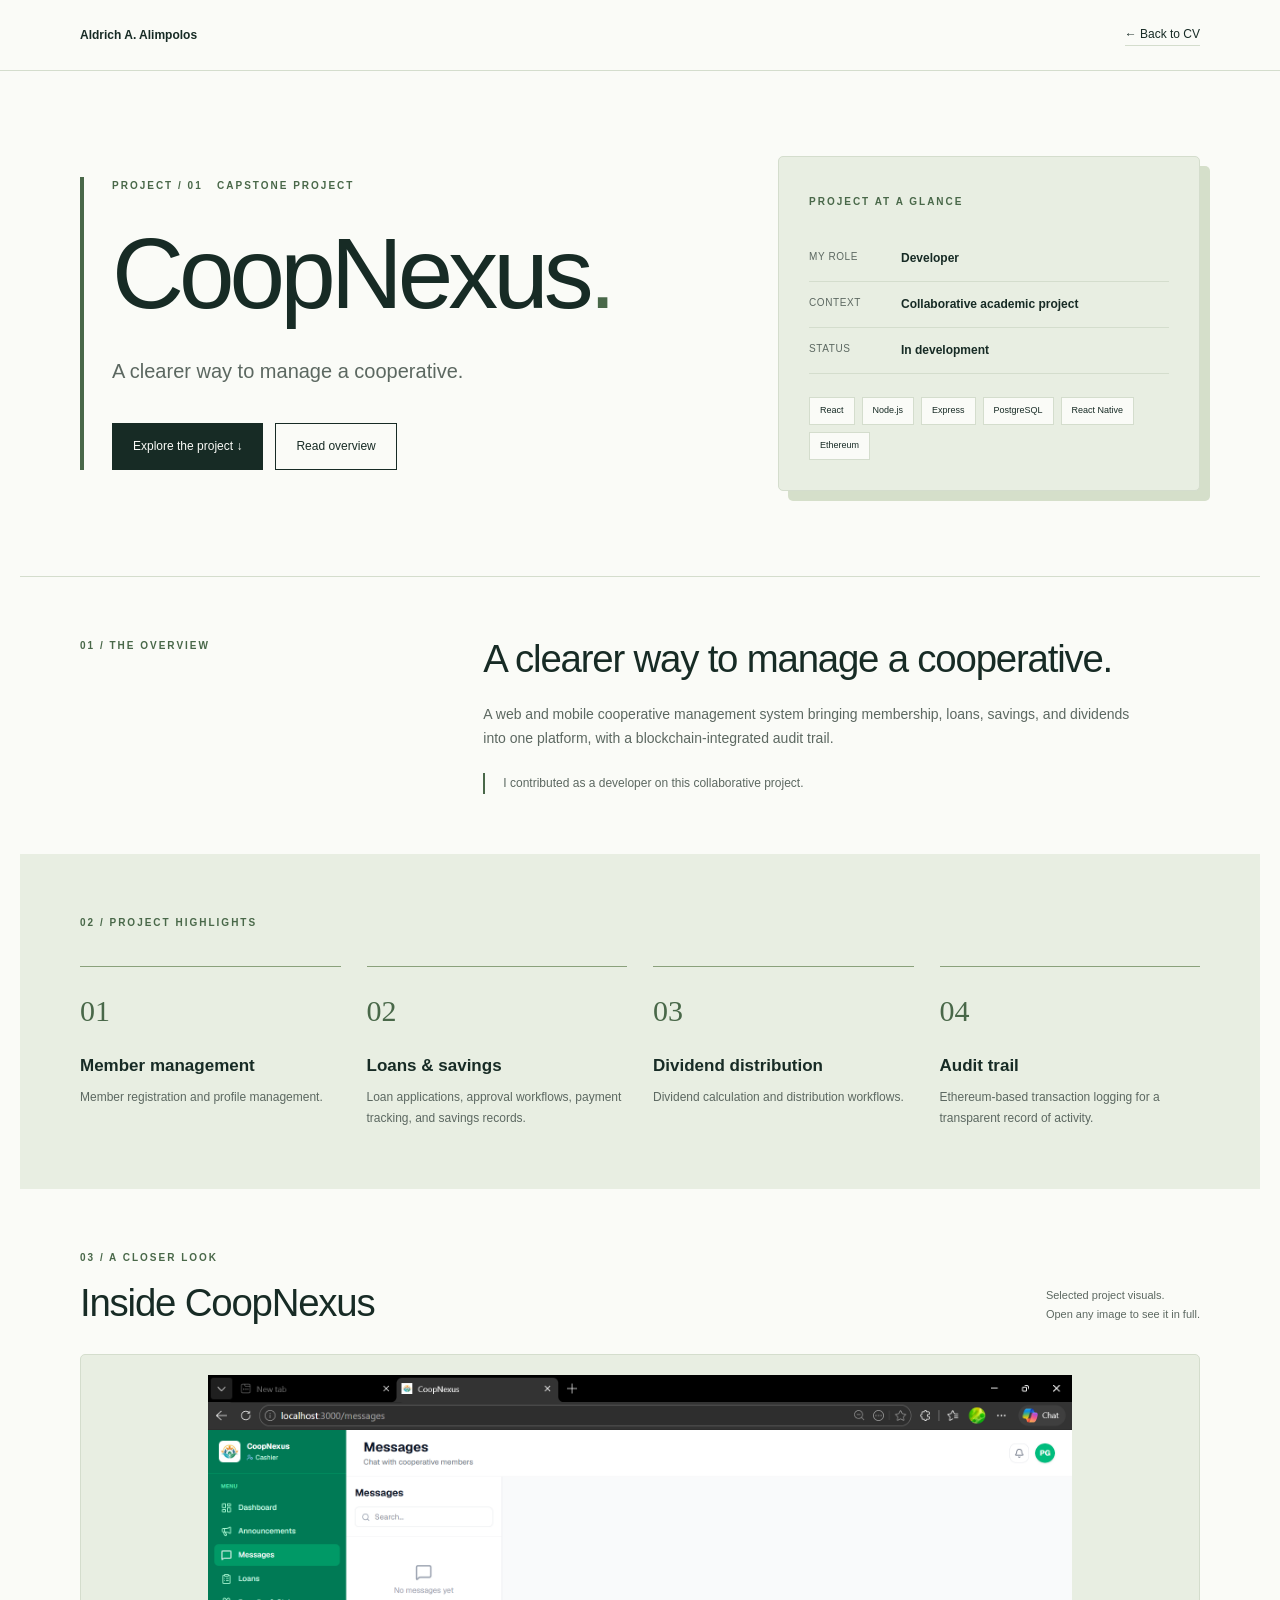
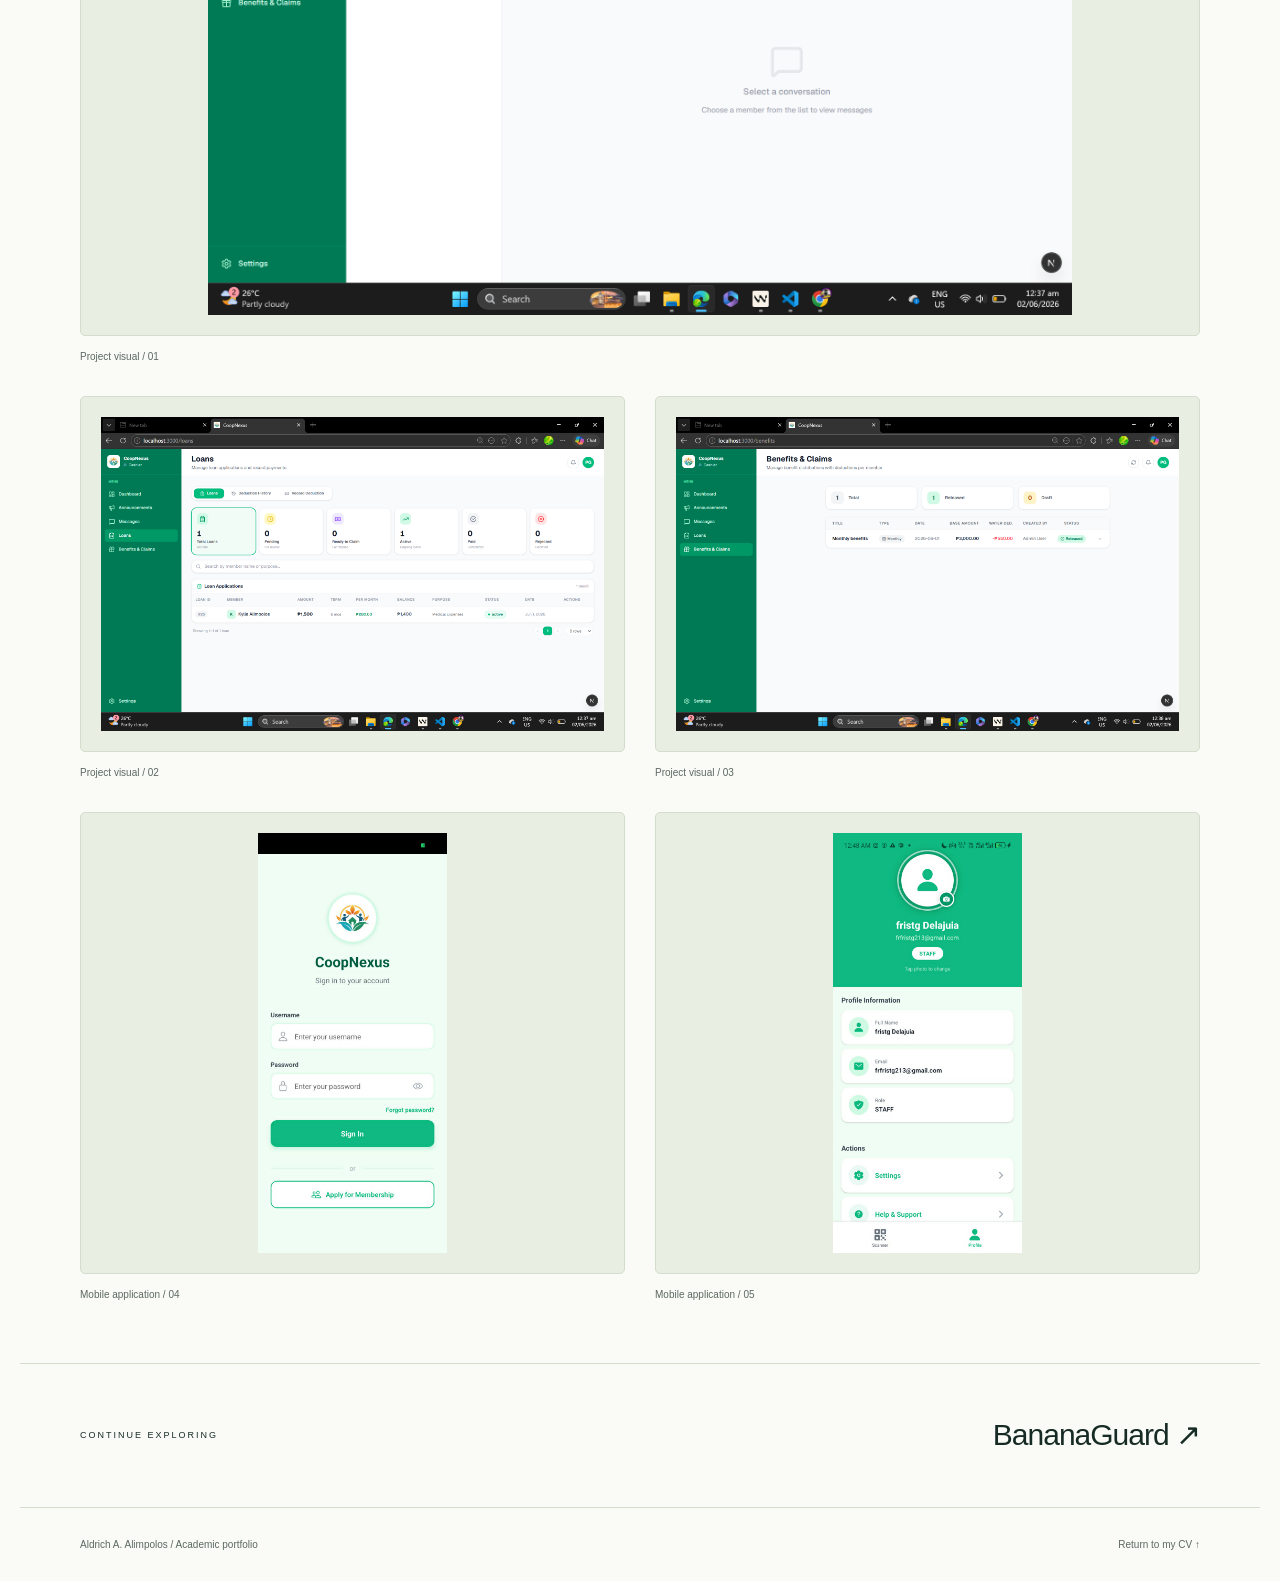
==== capstone.html @ aef514d2 "Add developer project pages and PlayMate live demo" ====
<!DOCTYPE html><html lang="en"><head><meta charset="UTF-8"><meta name="viewport" content="width=device-width,initial-scale=1"><meta name="description" content="CoopNexus academic project / Aldrich A. Alimpolos. Developer."><title>CoopNexus | Aldrich A. Alimpolos</title><link rel="stylesheet" href="project-details.css"></head><body class="developer"><a class="skip" href="#main">Skip to content</a><header class="project-nav"><a class="owner" href="index.html">Aldrich A. Alimpolos</a><a href="index.html#projects">&#8592; Back to CV</a></header><main id="main"><section class="project-hero"><div class="hero-word"><p class="eyebrow">PROJECT / 01 &nbsp; CAPSTONE PROJECT</p><h1>CoopNexus<span>.</span></h1><p class="project-tagline">A clearer way to manage a cooperative.</p><div class="hero-actions"><a class="action primary" href="#screens">Explore the project &#8595;</a><a class="action secondary" href="#overview">Read overview</a></div></div><aside class="project-facts"><span class="facts-heading">PROJECT AT A GLANCE</span><dl><div><dt>My role</dt><dd>Developer</dd></div><div><dt>Context</dt><dd>Collaborative academic project</dd></div><div><dt>Status</dt><dd>In development</dd></div></dl><div class="tech-tags"><span>React</span><span>Node.js</span><span>Express</span><span>PostgreSQL</span><span>React Native</span><span>Ethereum</span></div></aside></section><section class="overview section" id="overview"><div class="section-label">01 / THE OVERVIEW</div><div><h2>A clearer way to manage a cooperative.</h2><p>A web and mobile cooperative management system bringing membership, loans, savings, and dividends into one platform, with a blockchain-integrated audit trail.</p><p class="role-note">I contributed as a developer on this collaborative project.</p></div></section><section class="section feature-section"><div class="section-label">02 / PROJECT HIGHLIGHTS</div><div class="feature-grid"><article><span class="feature-index">01</span><h3>Member management</h3><p>Member registration and profile management.</p></article><article><span class="feature-index">02</span><h3>Loans &amp; savings</h3><p>Loan applications, approval workflows, payment tracking, and savings records.</p></article><article><span class="feature-index">03</span><h3>Dividend distribution</h3><p>Dividend calculation and distribution workflows.</p></article><article><span class="feature-index">04</span><h3>Audit trail</h3><p>Ethereum-based transaction logging for a transparent record of activity.</p></article></div></section><section class="section gallery-section" id="screens"><div class="gallery-heading"><div><p class="section-label">03 / A CLOSER LOOK</p><h2>Inside CoopNexus</h2></div><p>Selected project visuals.<br>Open any image to see it in full.</p></div><div class="gallery"><figure><a href="assets/projects/capstone/web-1.png" target="_blank" rel="noopener noreferrer"><img src="assets/projects/capstone/web-1.png" alt="CoopNexus project visual 1" loading="lazy"></a><figcaption>Project visual / 01</figcaption></figure><figure><a href="assets/projects/capstone/web-2.png" target="_blank" rel="noopener noreferrer"><img src="assets/projects/capstone/web-2.png" alt="CoopNexus project visual 2" loading="lazy"></a><figcaption>Project visual / 02</figcaption></figure><figure><a href="assets/projects/capstone/web-3.png" target="_blank" rel="noopener noreferrer"><img src="assets/projects/capstone/web-3.png" alt="CoopNexus project visual 3" loading="lazy"></a><figcaption>Project visual / 03</figcaption></figure><figure><a href="assets/projects/capstone/mobile-1.jpg" target="_blank" rel="noopener noreferrer"><img src="assets/projects/capstone/mobile-1.jpg" alt="CoopNexus project mobile screen 4" loading="lazy"></a><figcaption>Mobile application / 04</figcaption></figure><figure><a href="assets/projects/capstone/mobile-2.jpg" target="_blank" rel="noopener noreferrer"><img src="assets/projects/capstone/mobile-2.jpg" alt="CoopNexus project mobile screen 5" loading="lazy"></a><figcaption>Mobile application / 05</figcaption></figure></div></section><section class="next-project"><span>CONTINUE EXPLORING</span><a href="data-mining.html">BananaGuard &#8599;</a></section></main><footer><span>Aldrich A. Alimpolos / Academic portfolio</span><a href="index.html">Return to my CV &#8593;</a></footer></body></html>
---- project-details.css ----
*{box-sizing:border-box}html{scroll-behavior:smooth;scroll-padding-top:30px}body{margin:0;font:15px/1.75 'Segoe UI',Arial,sans-serif;background:var(--paper);color:var(--ink)}.developer{--paper:#fafbf7;--ink:#172b25;--muted:#5c6861;--surface:#e8eee2;--line:#d4ddcd;--accent:#496849}.editorial{--paper:#fcfaf8;--ink:#39213f;--muted:#716476;--surface:#e8dff0;--line:#ded1e3;--accent:#8c5f95}a{color:inherit;text-decoration:none}a:focus-visible{outline:3px solid var(--accent);outline-offset:5px}h1,h2,h3,p{margin:0}h1,h2,h3{line-height:1.12}p{color:var(--muted)}.project-nav{display:flex;justify-content:space-between;align-items:center;gap:25px;padding:24px max(30px,calc((100% - 1120px)/2));border-bottom:1px solid var(--line);font-size:12px}.owner{font-weight:700}.project-nav>a:last-child{border-bottom:1px solid var(--line)}main{max-width:1240px;margin:auto}.project-hero{padding:85px 60px;display:grid;grid-template-columns:1.5fr 1fr;gap:65px;align-items:center}.eyebrow,.section-label,.facts-heading{font-size:10px;letter-spacing:2px;font-weight:600;color:var(--accent)}h1{font-size:clamp(56px,7.8vw,100px);font-weight:500;letter-spacing:-5px;margin:24px 0}h1>span{color:var(--accent)}.project-tagline{font-size:20px;max-width:450px}.hero-actions{display:flex;flex-wrap:wrap;gap:12px;margin-top:34px}.action{display:inline-flex;padding:12px 20px;border:1px solid var(--ink);font-size:12px;align-items:center;justify-content:center;transition:transform .2s}.action:hover{transform:translateY(-3px)}.primary{background:var(--ink);color:var(--paper)}.secondary{background:transparent}.project-facts{background:var(--surface);padding:30px;border:1px solid var(--line)}dl{margin:23px 0}dl>div{display:grid;grid-template-columns:80px 1fr;gap:12px;padding:12px 0;border-bottom:1px solid var(--line)}dt{font-size:10px;text-transform:uppercase;letter-spacing:.6px;color:var(--muted)}dd{margin:0;font-size:12px;font-weight:600}.tech-tags{display:flex;flex-wrap:wrap;gap:7px}.tech-tags span{font-size:9px;border:1px solid var(--line);padding:5px 10px;background:var(--paper)}.section{padding:60px}.overview{display:grid;grid-template-columns:1fr 2fr;gap:45px;border-top:1px solid var(--line)}h2{font-size:clamp(28px,3vw,40px);letter-spacing:-1.2px;font-weight:500}.overview p{font-size:14px;margin-top:22px;max-width:660px}.overview .role-note{font-size:12px;border-left:2px solid var(--accent);padding-left:18px}.feature-section{background:var(--surface)}.feature-grid{display:grid;grid-template-columns:repeat(4,1fr);gap:26px;margin-top:35px}.feature-index{font-family:Georgia,serif;font-size:30px;color:var(--accent)}.feature-grid h3{font-size:17px;margin:18px 0 12px;font-weight:600}.feature-grid p{font-size:12px}.gallery-heading{display:flex;justify-content:space-between;align-items:end;gap:25px;margin-bottom:30px}.gallery-heading h2{margin-top:15px}.gallery-heading>p{font-size:11px}.gallery{display:grid;grid-template-columns:1fr 1fr;gap:30px}figure{margin:0;min-width:0}figure a{display:flex;justify-content:center;align-items:center;background:var(--surface);border:1px solid var(--line);padding:20px;min-height:220px;overflow:hidden}figure img{display:block;max-width:100%;max-height:420px;object-fit:contain;transition:transform .3s}figure a:hover img{transform:scale(1.025)}figcaption{font-size:10px;margin-top:12px;color:var(--muted)}.demo-section{text-align:center;background:var(--surface);padding:60px 25px}.demo-section h2{margin:18px 0 25px}.next-project{padding:45px 60px;display:flex;justify-content:space-between;align-items:center;border-block:1px solid var(--line);gap:25px}.next-project>span{font-size:9px;letter-spacing:2px}.next-project>a{font-size:30px;letter-spacing:-1px}footer{display:flex;justify-content:space-between;gap:20px;max-width:1240px;margin:auto;padding:28px 60px;font-size:10px;color:var(--muted)}.skip{position:fixed;top:-100px;left:20px;background:var(--ink);color:var(--paper);padding:10px;z-index:50}.skip:focus{top:10px}.live-demo-link{margin-left:10px}
.developer .project-hero{position:relative}.developer .hero-word{border-left:4px solid var(--accent);padding-left:28px}.developer .project-facts{box-shadow:10px 10px 0 #d5dfca}.developer .feature-grid article{border-top:1px solid #8aa17b;padding-top:18px}.developer .gallery figure:first-child{grid-column:1 / -1}.developer .gallery figure:first-child img{max-height:540px}.developer .project-facts,.developer figure a{border-radius:5px}
.editorial .project-nav{border:0;padding-top:30px}.editorial main{max-width:1120px}.editorial .project-hero{background:var(--surface);border-radius:40px 40px 0 0;margin:20px 30px 0;padding:65px 50px;grid-template-columns:1fr;gap:35px}.editorial h1{font-family:Georgia,serif;font-style:italic;font-size:clamp(56px,8vw,95px);letter-spacing:-4px}.editorial .hero-word{text-align:center}.editorial .project-tagline{margin:auto}.editorial .hero-actions{justify-content:center}.editorial .action{border-radius:30px}.editorial .project-facts{display:grid;grid-template-columns:1fr 1fr;gap:15px 35px;background:var(--paper);border:0;border-radius:22px;padding:25px 30px}.editorial .facts-heading{grid-column:1 / -1}.editorial dl{margin:0}.editorial .tech-tags{align-content:center}.editorial .tech-tags span{border-radius:20px}.editorial .overview{border:0;grid-template-columns:1fr 1.6fr;padding-top:65px}.editorial h2{font-family:Georgia,serif;font-size:38px;letter-spacing:-1px}.editorial .feature-section{background:transparent;padding-top:10px}.editorial .feature-grid{grid-template-columns:1fr 1fr;gap:16px}.editorial .feature-grid article{background:#f0e6eb;border-radius:18px;padding:26px}.editorial .feature-grid article:nth-child(2),.editorial .feature-grid article:nth-child(3){background:var(--surface)}.editorial .feature-index{font-size:23px}.editorial .feature-grid h3{font-size:20px}.editorial .gallery-section{background:#f2edf4;border-radius:35px;margin:0 30px;padding:35px}.editorial .gallery{gap:25px}.editorial figure a{background:var(--paper);border-radius:15px;min-height:260px}.editorial .gallery-heading{align-items:start}.editorial .gallery-heading h2{font-size:32px}.editorial .next-project{border:0;border-radius:22px;background:var(--ink);color:var(--paper);margin:40px 30px}.editorial .demo-section{margin:35px 30px 0;border-radius:25px;background:#f0dfe5}.editorial footer{max-width:1120px}
@media(max-width:800px){.project-hero{padding:55px 30px;gap:35px;grid-template-columns:1fr}.section{padding:40px 30px}.overview{grid-template-columns:1fr;gap:25px}.feature-grid{grid-template-columns:1fr 1fr}.next-project{padding:35px 30px}.editorial .project-hero{padding:45px 30px}.editorial .project-facts{grid-template-columns:1fr}.editorial .facts-heading{grid-column:auto}.editorial .overview{grid-template-columns:1fr}.gallery-heading{flex-direction:column;align-items:start}.project-facts{max-width:100%}footer{padding-inline:30px}.developer .hero-word{padding-left:20px}}
@media(max-width:500px){.project-nav{padding:20px;gap:15px;font-size:10px}.owner{max-width:180px}.project-hero{padding:40px 22px}.section{padding:35px 22px}h1{font-size:54px;letter-spacing:-3px}.project-tagline{font-size:17px}.feature-grid{grid-template-columns:1fr;gap:22px}.gallery{grid-template-columns:1fr}.developer .gallery figure:first-child{grid-column:auto}.gallery-heading>p br{display:none}.next-project{padding:28px 22px;flex-direction:column;align-items:start}.next-project>a{font-size:27px}footer{padding:25px 22px;flex-direction:column;gap:10px}.editorial .project-hero{margin:12px 12px 0;border-radius:24px 24px 0 0;padding:35px 20px}.editorial .project-facts{padding:22px}.editorial .feature-grid{grid-template-columns:1fr}.editorial .gallery-section{margin-inline:12px;padding:25px 18px;border-radius:22px}.editorial .next-project,.editorial .demo-section{margin-inline:12px}.editorial h1{font-size:54px}.editorial h2{font-size:31px}.tech-tags{gap:6px}.action{padding:11px 15px;font-size:11px}}
@media(prefers-reduced-motion:reduce){html{scroll-behavior:auto}*{transition:none!important}}
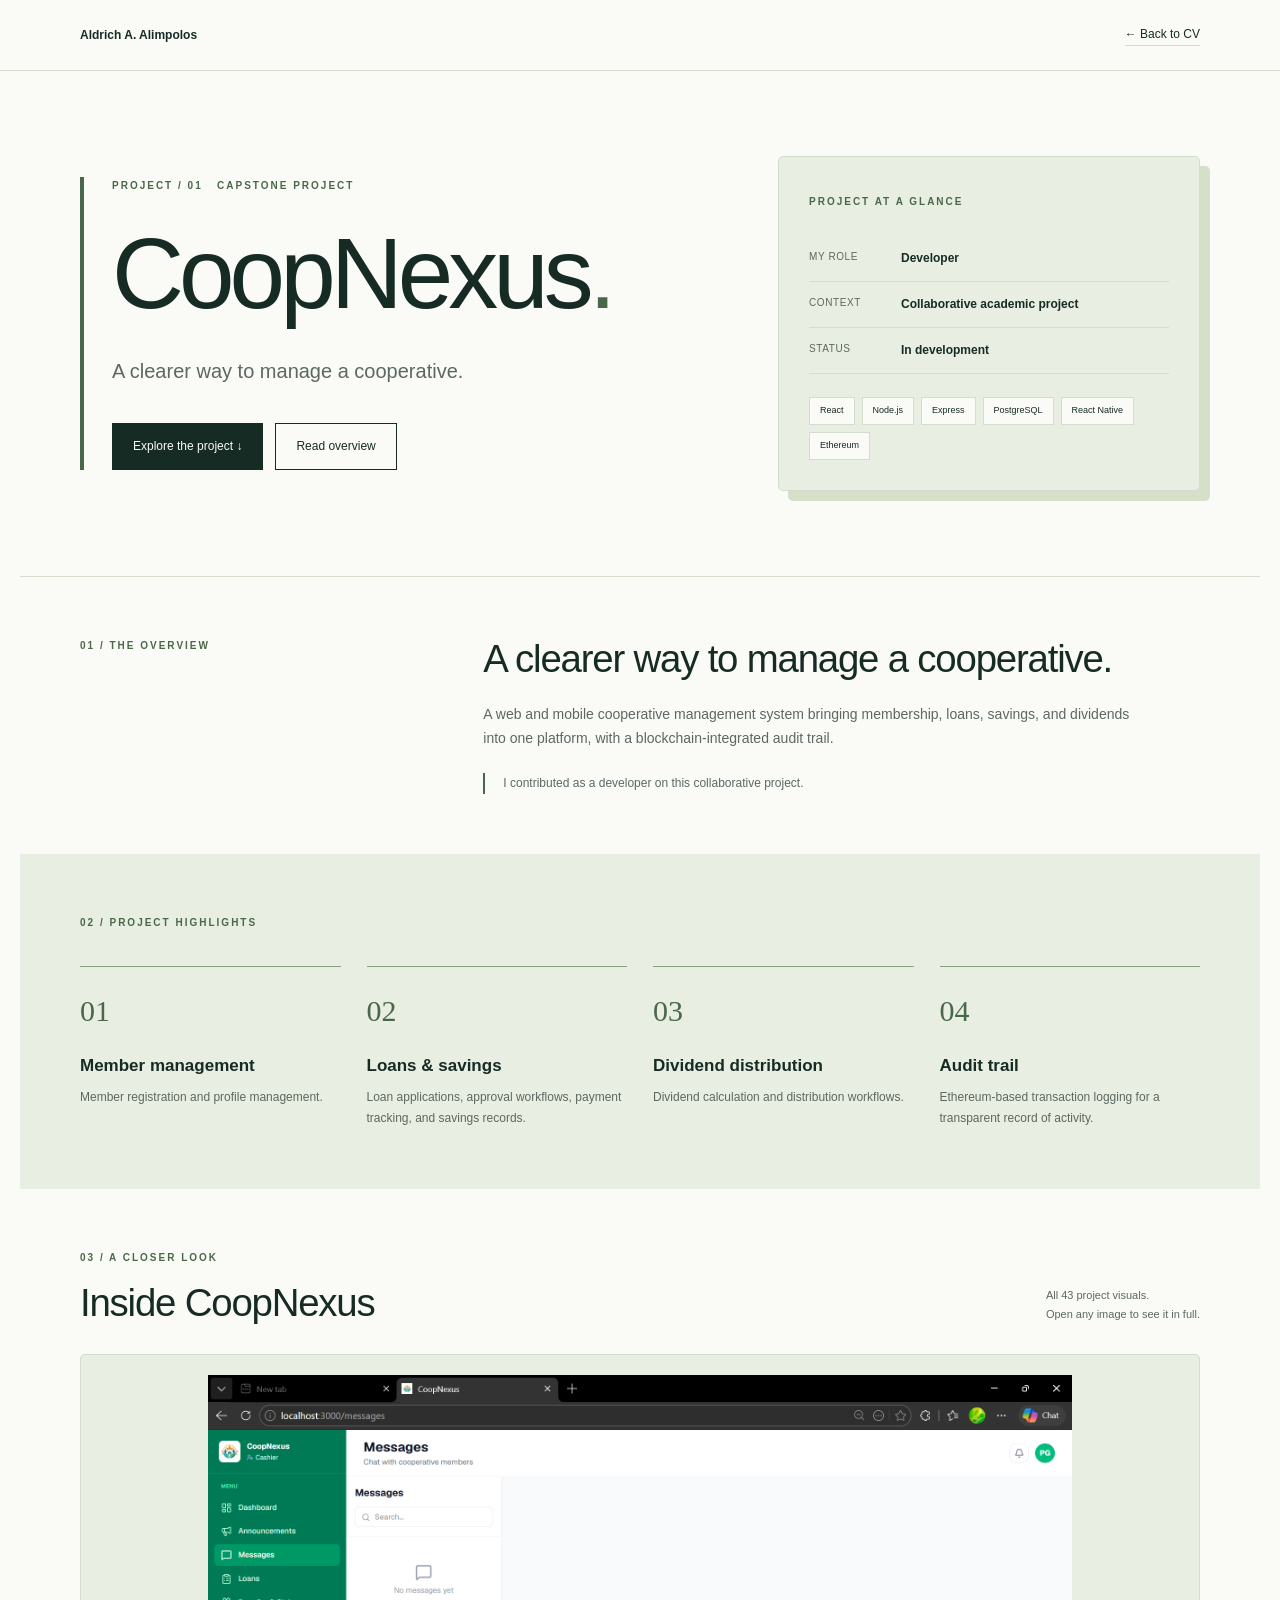
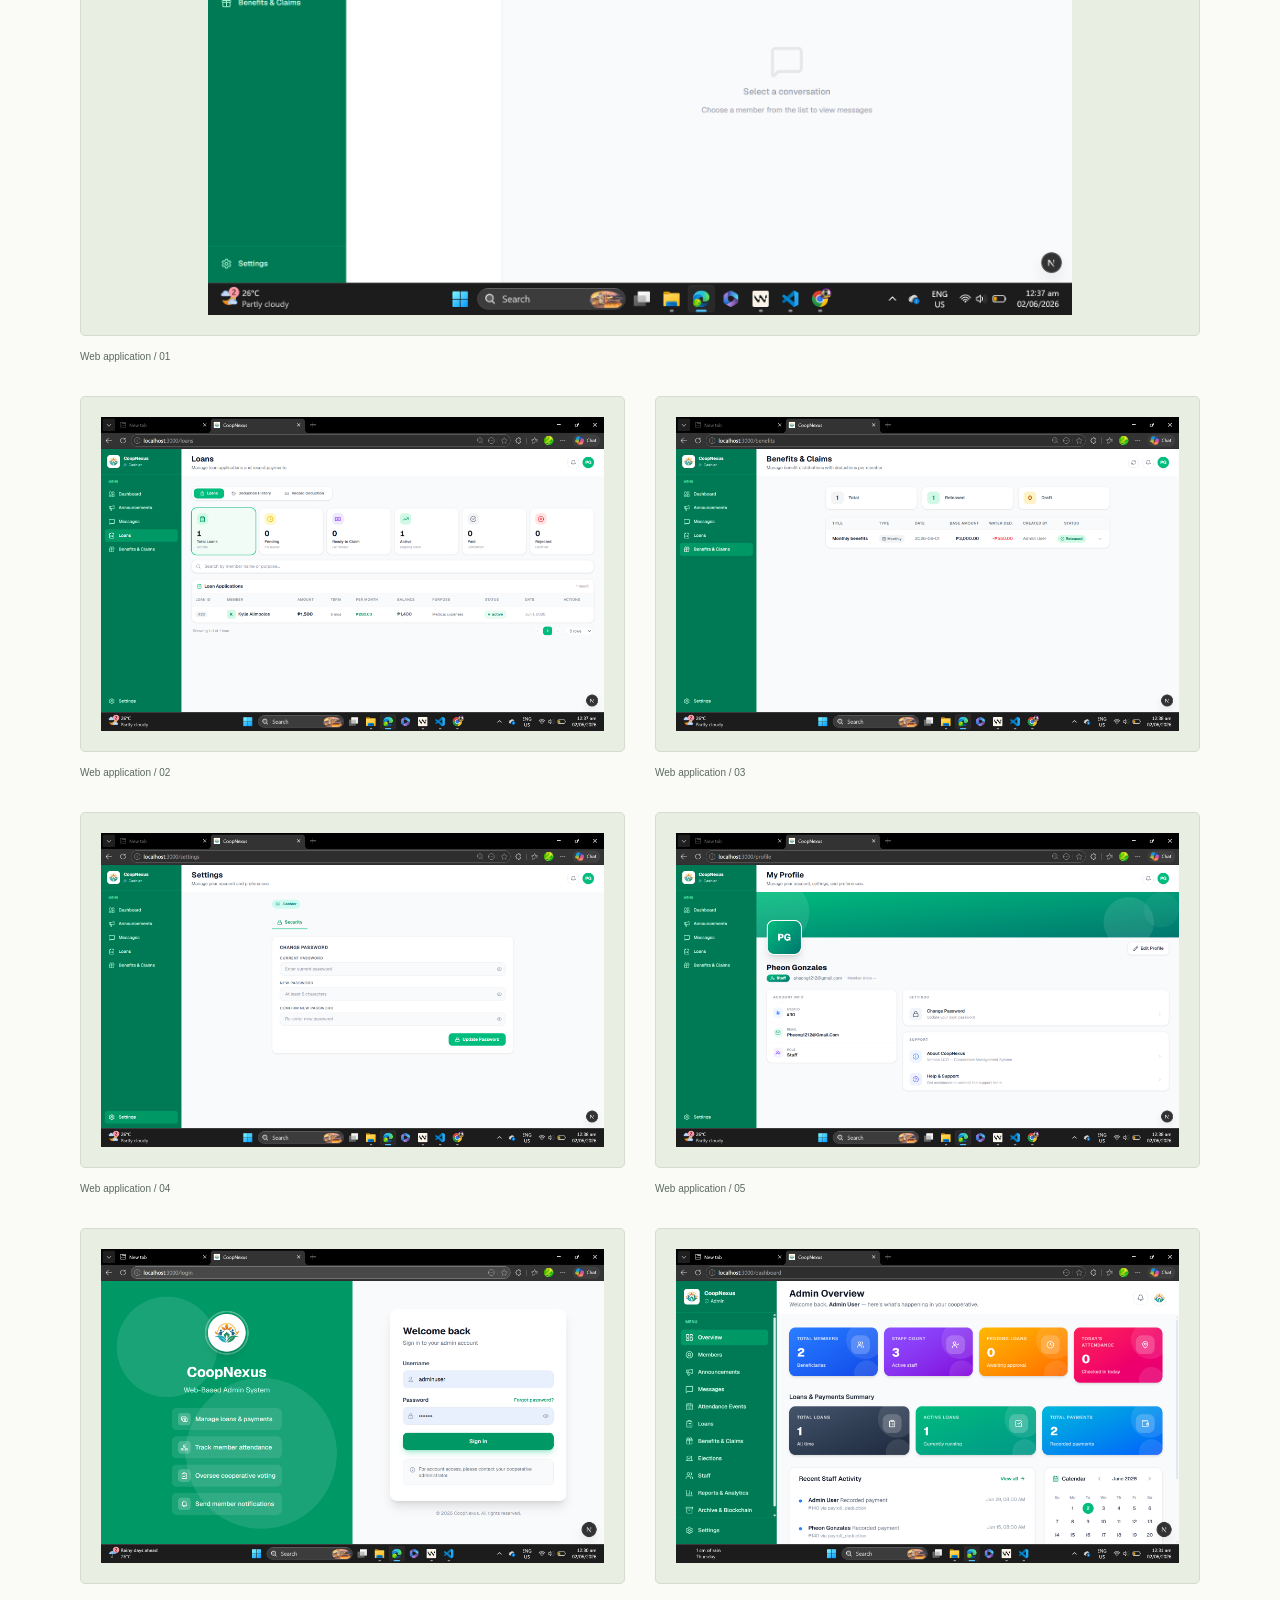
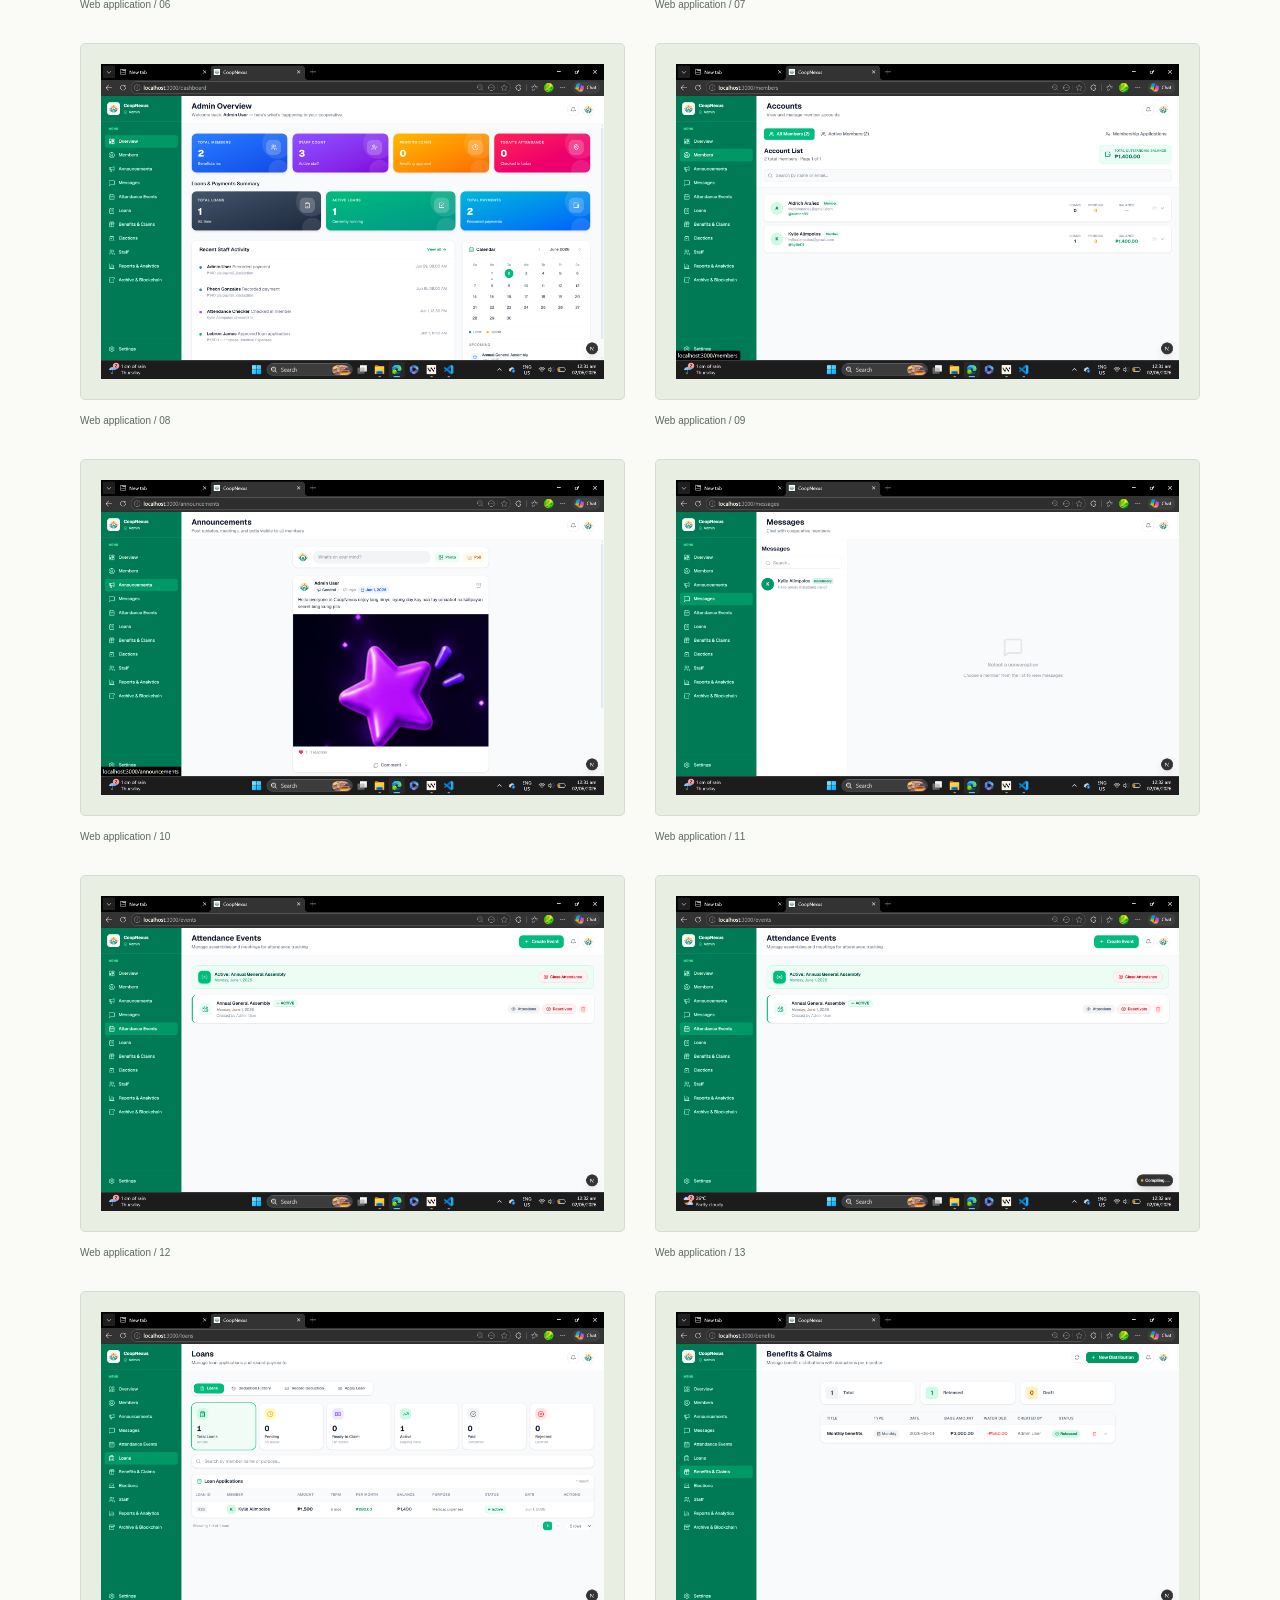
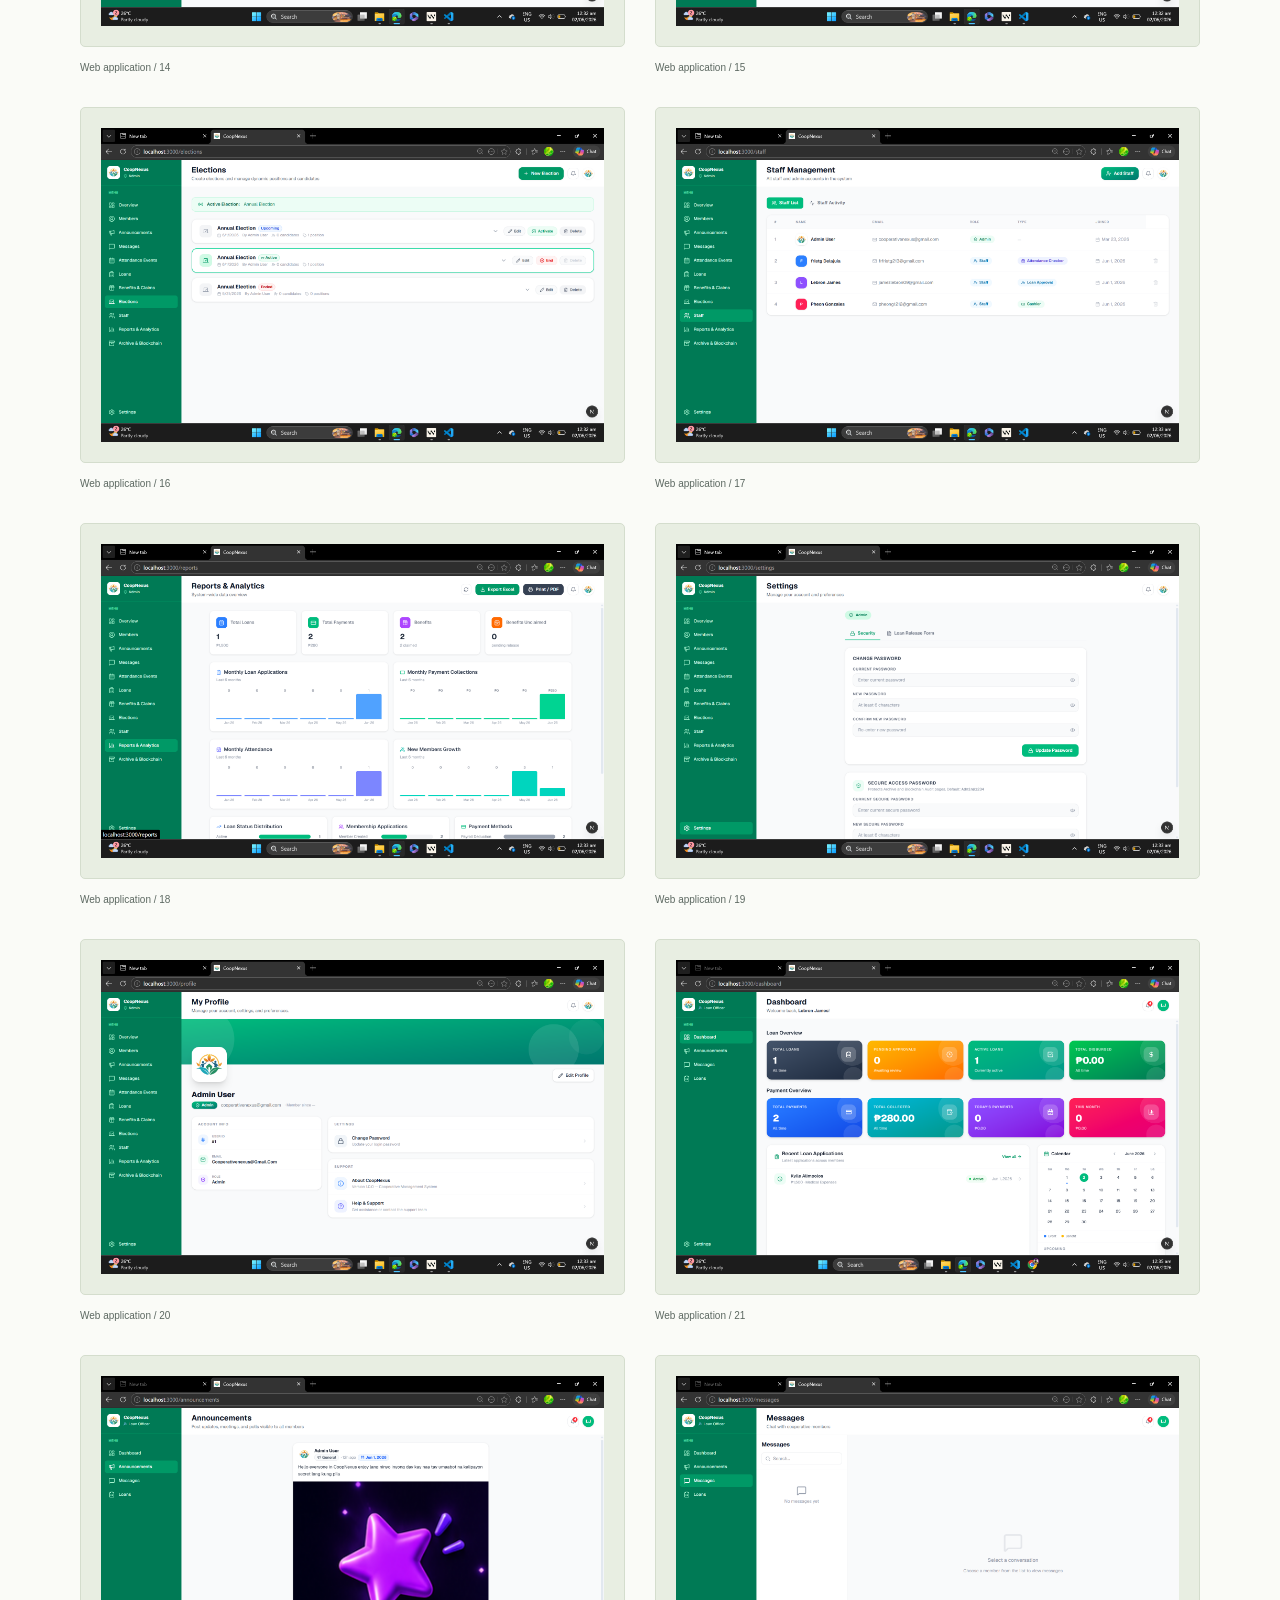
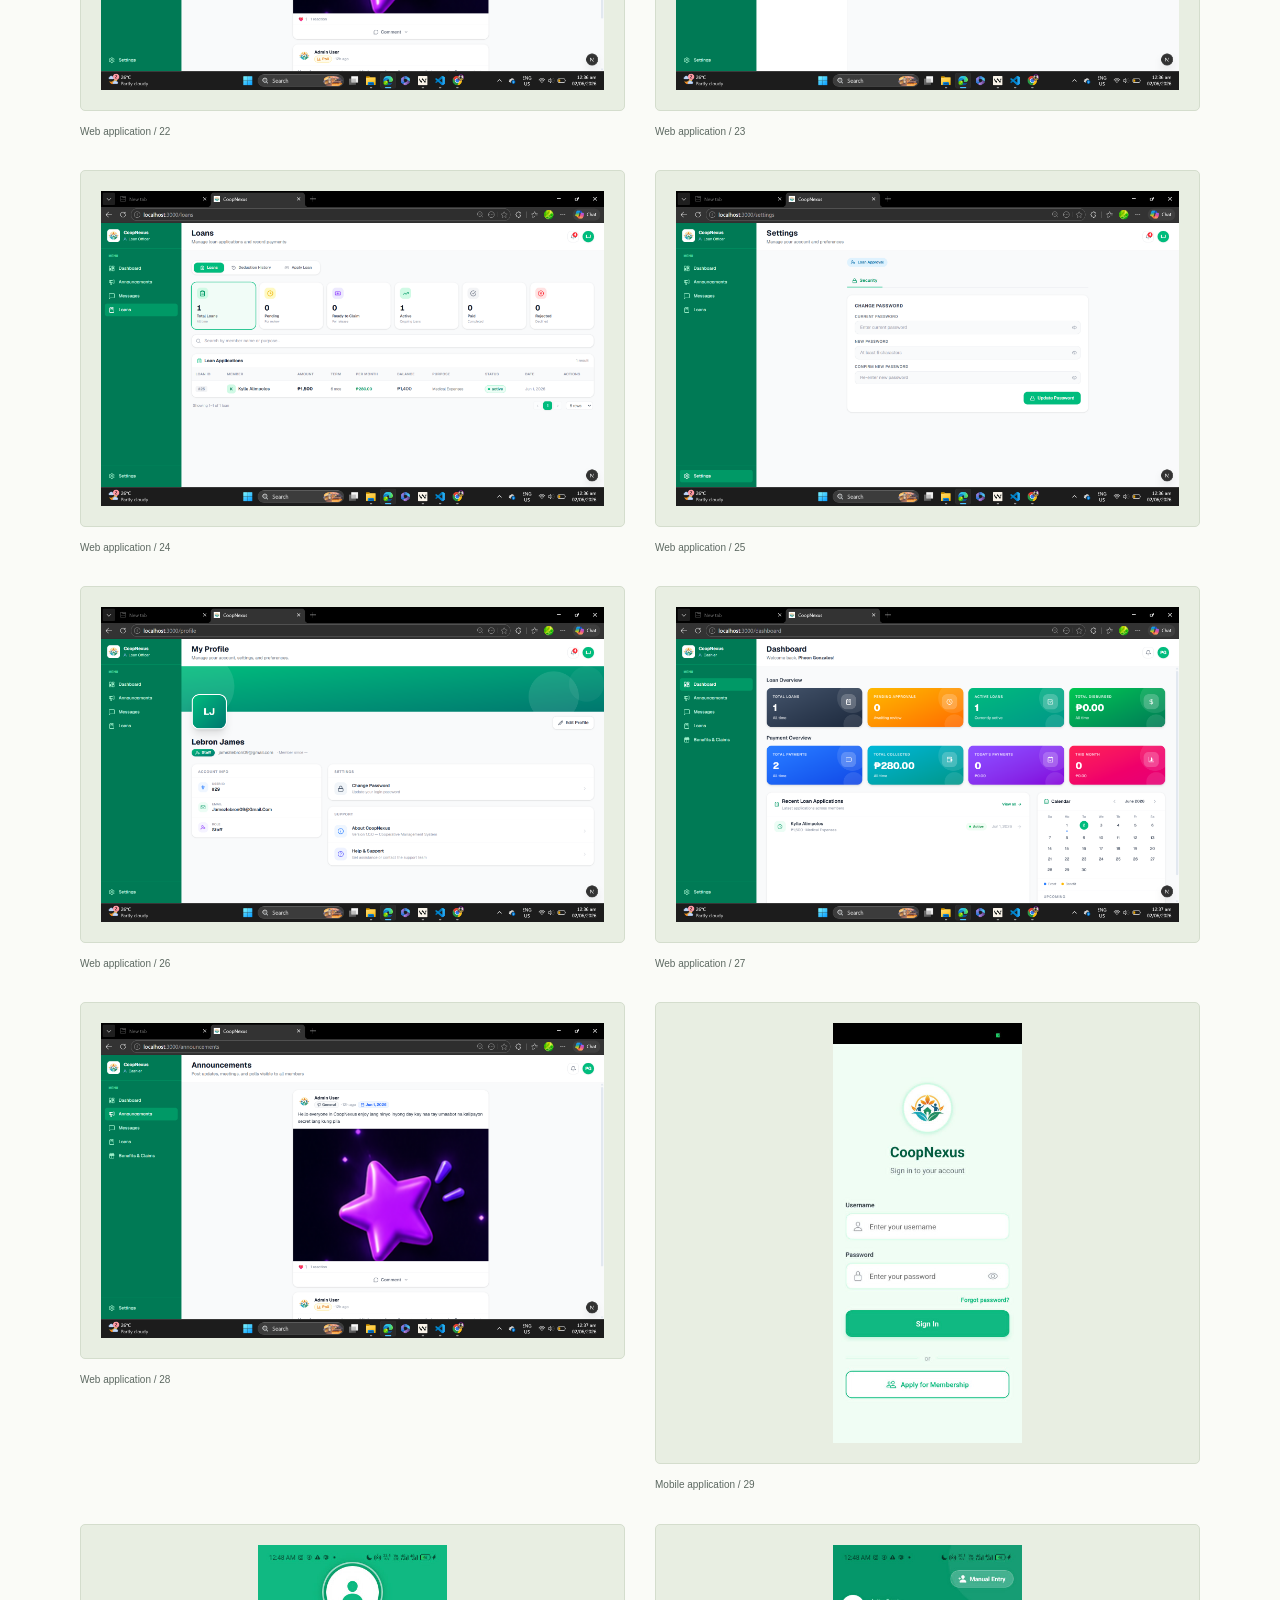
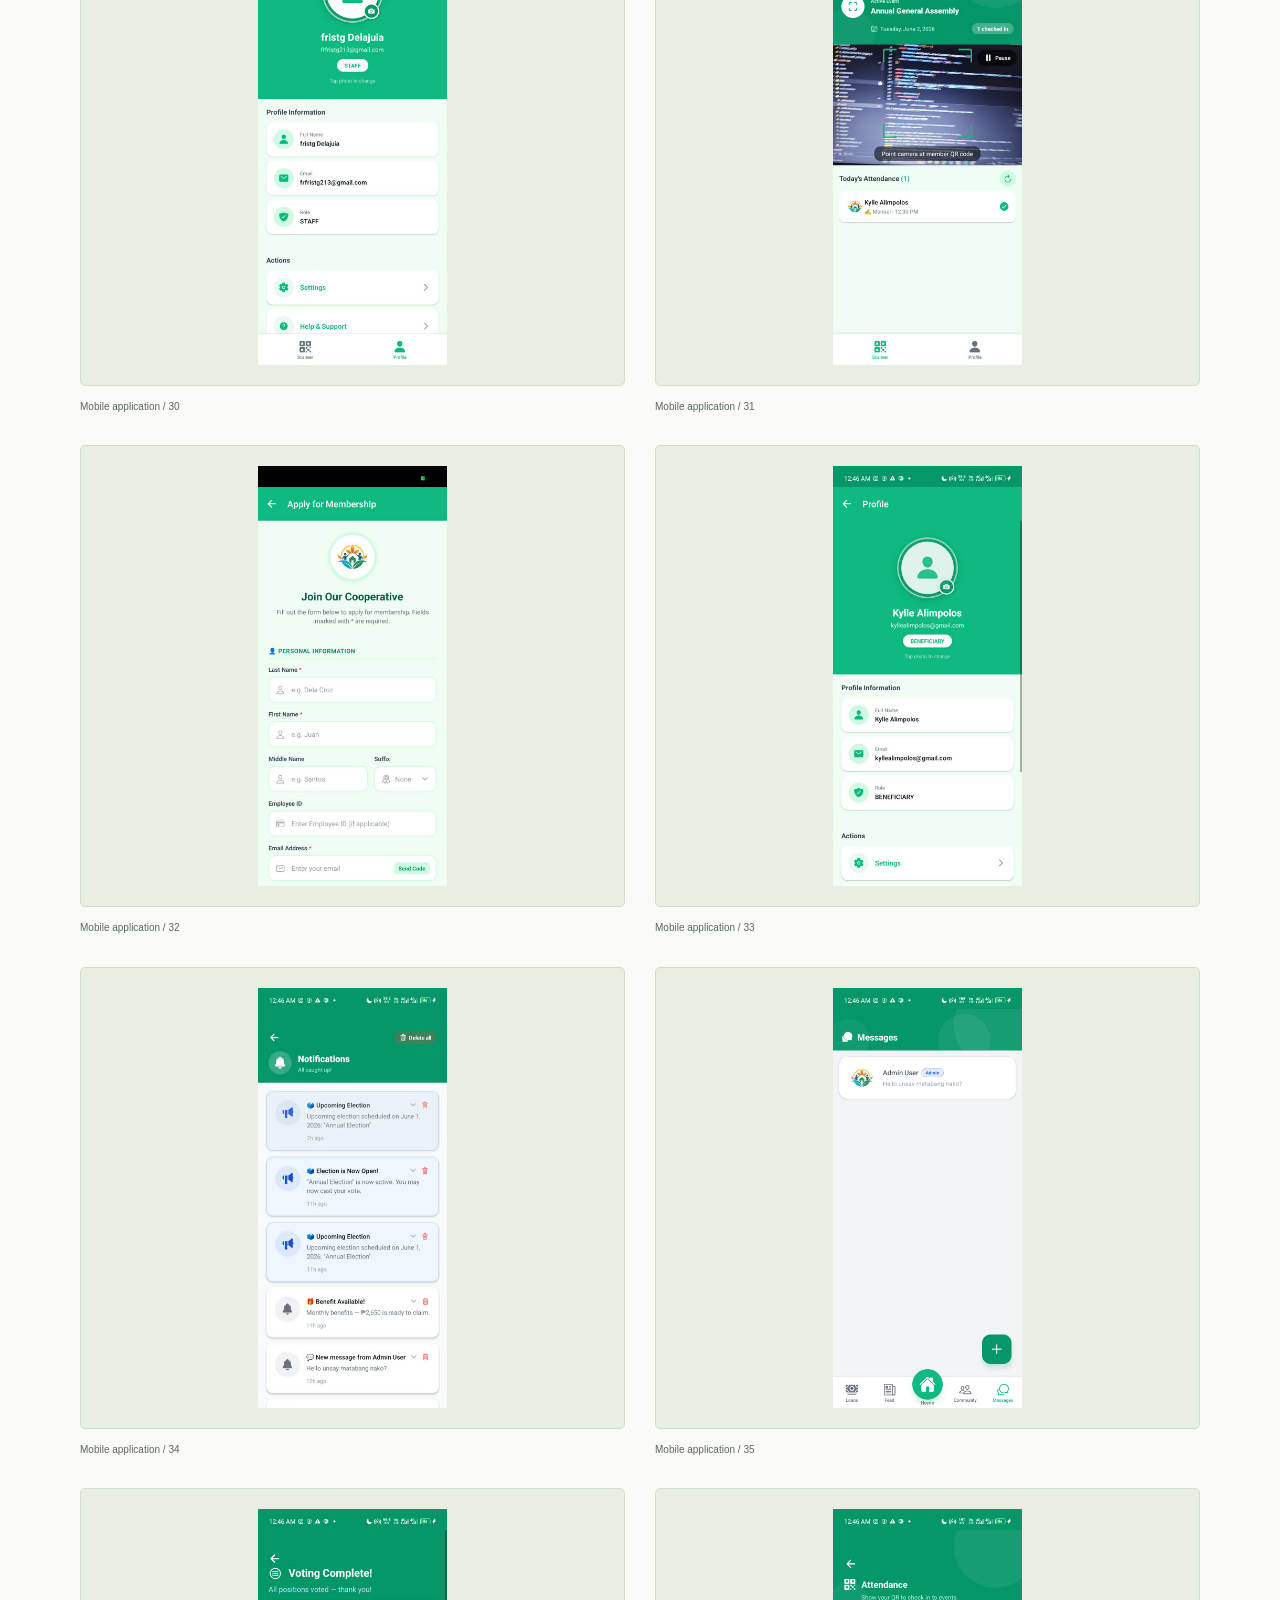
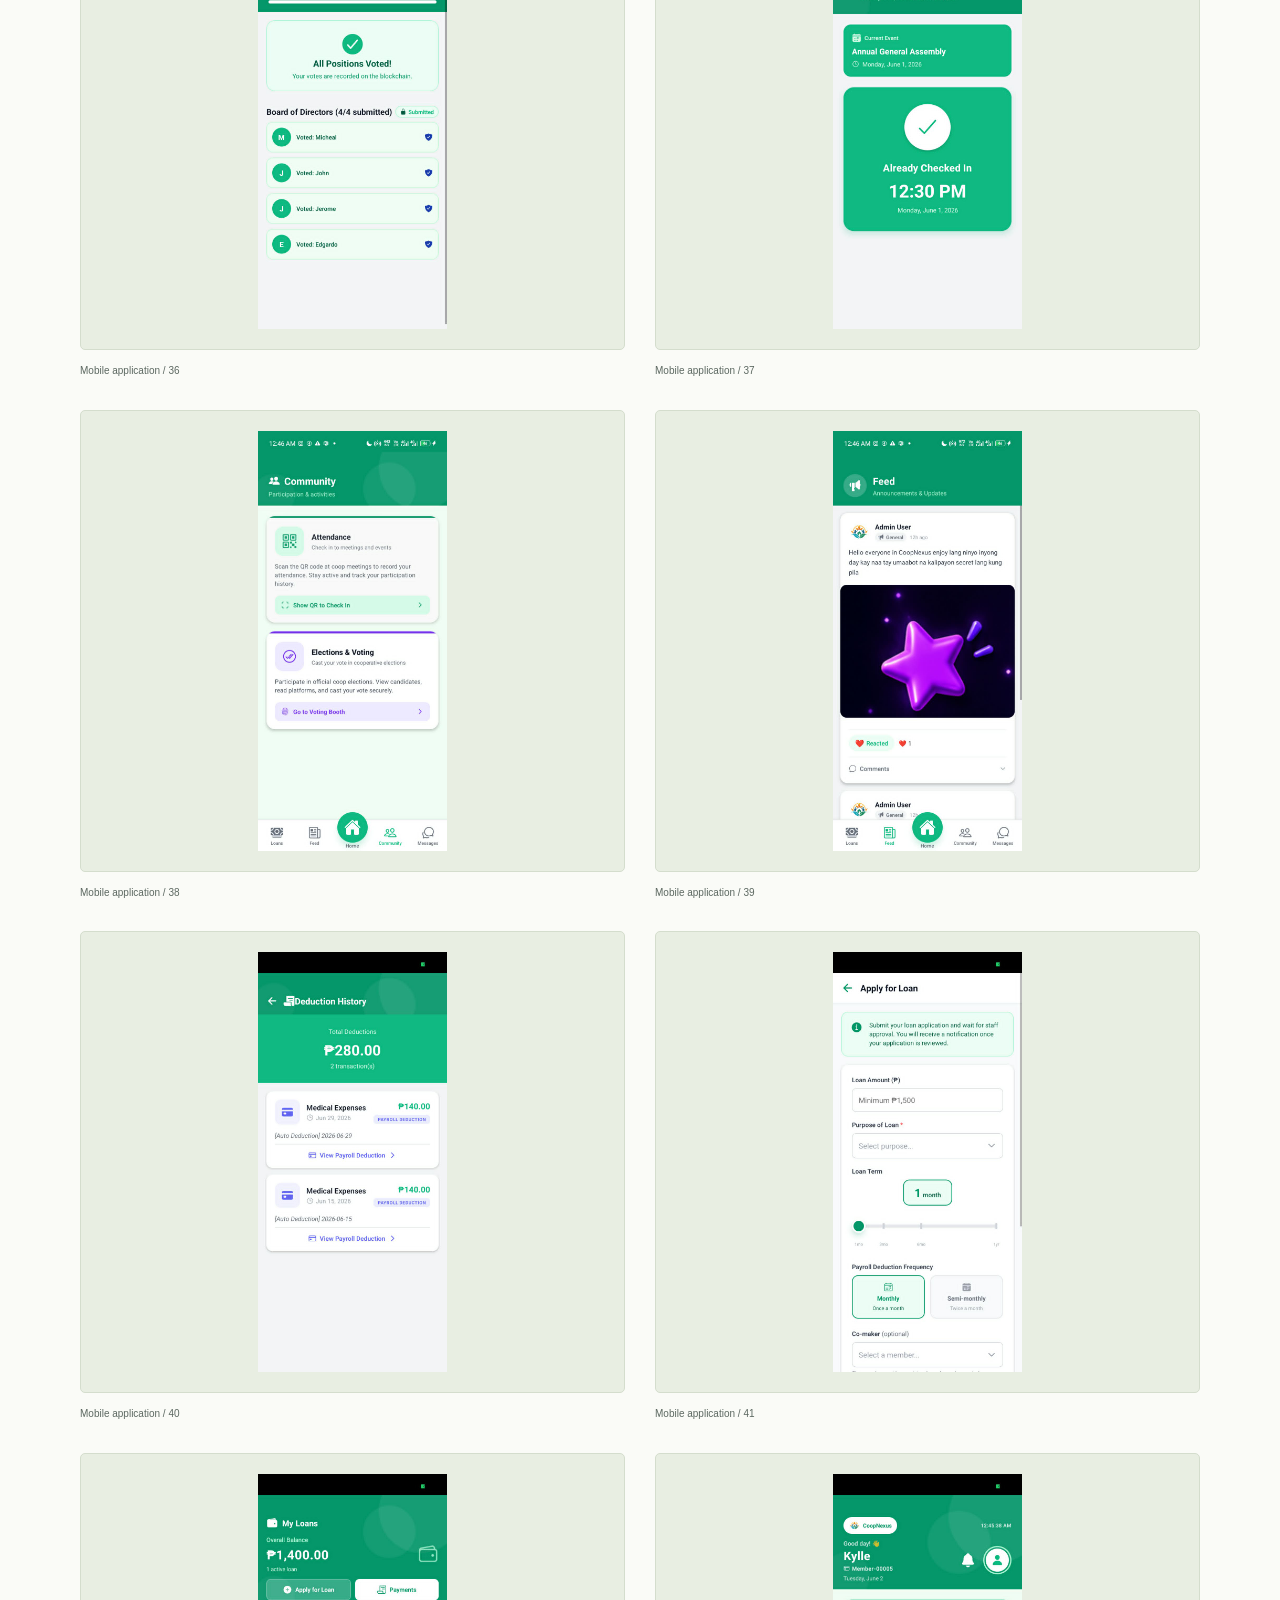
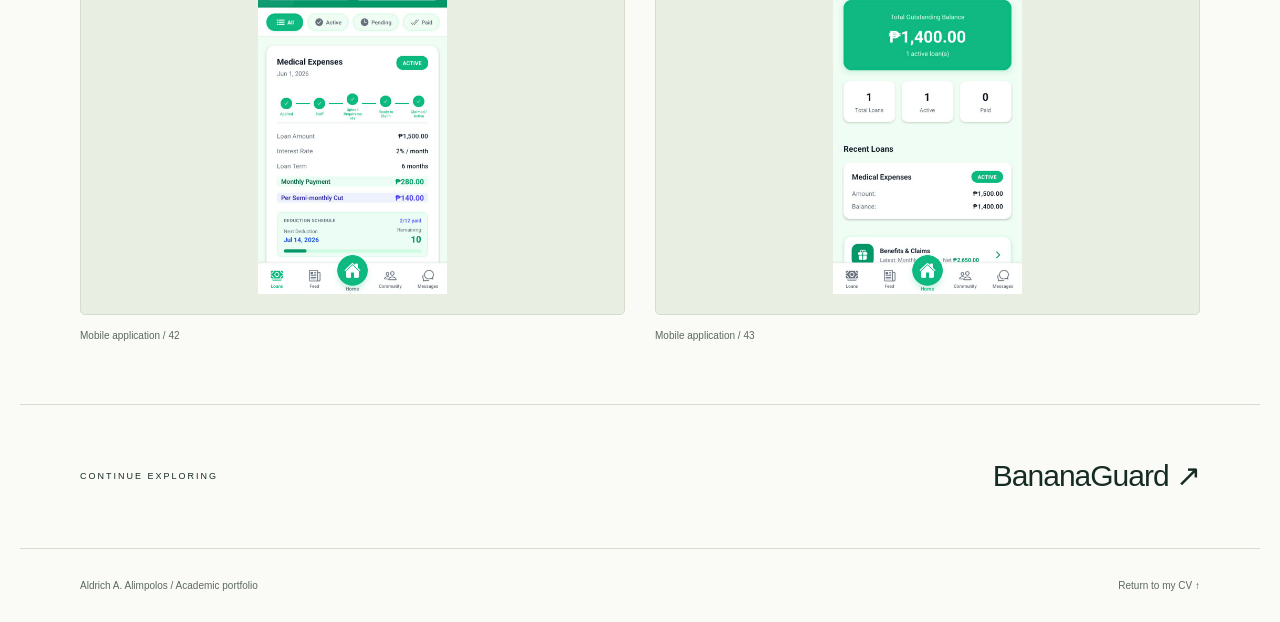
==== commit c1d6a8e1: "Include every original project gallery screenshot" ====
--- a/capstone.html
+++ b/capstone.html
@@ -1 +1 @@
-<!DOCTYPE html><html lang="en"><head><meta charset="UTF-8"><meta name="viewport" content="width=device-width,initial-scale=1"><meta name="description" content="CoopNexus academic project / Aldrich A. Alimpolos. Developer."><title>CoopNexus | Aldrich A. Alimpolos</title><link rel="stylesheet" href="project-details.css"></head><body class="developer"><a class="skip" href="#main">Skip to content</a><header class="project-nav"><a class="owner" href="index.html">Aldrich A. Alimpolos</a><a href="index.html#projects">&#8592; Back to CV</a></header><main id="main"><section class="project-hero"><div class="hero-word"><p class="eyebrow">PROJECT / 01 &nbsp; CAPSTONE PROJECT</p><h1>CoopNexus<span>.</span></h1><p class="project-tagline">A clearer way to manage a cooperative.</p><div class="hero-actions"><a class="action primary" href="#screens">Explore the project &#8595;</a><a class="action secondary" href="#overview">Read overview</a></div></div><aside class="project-facts"><span class="facts-heading">PROJECT AT A GLANCE</span><dl><div><dt>My role</dt><dd>Developer</dd></div><div><dt>Context</dt><dd>Collaborative academic project</dd></div><div><dt>Status</dt><dd>In development</dd></div></dl><div class="tech-tags"><span>React</span><span>Node.js</span><span>Express</span><span>PostgreSQL</span><span>React Native</span><span>Ethereum</span></div></aside></section><section class="overview section" id="overview"><div class="section-label">01 / THE OVERVIEW</div><div><h2>A clearer way to manage a cooperative.</h2><p>A web and mobile cooperative management system bringing membership, loans, savings, and dividends into one platform, with a blockchain-integrated audit trail.</p><p class="role-note">I contributed as a developer on this collaborative project.</p></div></section><section class="section feature-section"><div class="section-label">02 / PROJECT HIGHLIGHTS</div><div class="feature-grid"><article><span class="feature-index">01</span><h3>Member management</h3><p>Member registration and profile management.</p></article><article><span class="feature-index">02</span><h3>Loans &amp; savings</h3><p>Loan applications, approval workflows, payment tracking, and savings records.</p></article><article><span class="feature-index">03</span><h3>Dividend distribution</h3><p>Dividend calculation and distribution workflows.</p></article><article><span class="feature-index">04</span><h3>Audit trail</h3><p>Ethereum-based transaction logging for a transparent record of activity.</p></article></div></section><section class="section gallery-section" id="screens"><div class="gallery-heading"><div><p class="section-label">03 / A CLOSER LOOK</p><h2>Inside CoopNexus</h2></div><p>Selected project visuals.<br>Open any image to see it in full.</p></div><div class="gallery"><figure><a href="assets/projects/capstone/web-1.png" target="_blank" rel="noopener noreferrer"><img src="assets/projects/capstone/web-1.png" alt="CoopNexus project visual 1" loading="lazy"></a><figcaption>Project visual / 01</figcaption></figure><figure><a href="assets/projects/capstone/web-2.png" target="_blank" rel="noopener noreferrer"><img src="assets/projects/capstone/web-2.png" alt="CoopNexus project visual 2" loading="lazy"></a><figcaption>Project visual / 02</figcaption></figure><figure><a href="assets/projects/capstone/web-3.png" target="_blank" rel="noopener noreferrer"><img src="assets/projects/capstone/web-3.png" alt="CoopNexus project visual 3" loading="lazy"></a><figcaption>Project visual / 03</figcaption></figure><figure><a href="assets/projects/capstone/mobile-1.jpg" target="_blank" rel="noopener noreferrer"><img src="assets/projects/capstone/mobile-1.jpg" alt="CoopNexus project mobile screen 4" loading="lazy"></a><figcaption>Mobile application / 04</figcaption></figure><figure><a href="assets/projects/capstone/mobile-2.jpg" target="_blank" rel="noopener noreferrer"><img src="assets/projects/capstone/mobile-2.jpg" alt="CoopNexus project mobile screen 5" loading="lazy"></a><figcaption>Mobile application / 05</figcaption></figure></div></section><section class="next-project"><span>CONTINUE EXPLORING</span><a href="data-mining.html">BananaGuard &#8599;</a></section></main><footer><span>Aldrich A. Alimpolos / Academic portfolio</span><a href="index.html">Return to my CV &#8593;</a></footer></body></html>+<!DOCTYPE html><html lang="en"><head><meta charset="UTF-8"><meta name="viewport" content="width=device-width,initial-scale=1"><meta name="description" content="CoopNexus academic project / Aldrich A. Alimpolos. Developer."><title>CoopNexus | Aldrich A. Alimpolos</title><link rel="stylesheet" href="project-details.css"></head><body class="developer"><a class="skip" href="#main">Skip to content</a><header class="project-nav"><a class="owner" href="index.html">Aldrich A. Alimpolos</a><a href="index.html#projects">&#8592; Back to CV</a></header><main id="main"><section class="project-hero"><div class="hero-word"><p class="eyebrow">PROJECT / 01 &nbsp; CAPSTONE PROJECT</p><h1>CoopNexus<span>.</span></h1><p class="project-tagline">A clearer way to manage a cooperative.</p><div class="hero-actions"><a class="action primary" href="#screens">Explore the project &#8595;</a><a class="action secondary" href="#overview">Read overview</a></div></div><aside class="project-facts"><span class="facts-heading">PROJECT AT A GLANCE</span><dl><div><dt>My role</dt><dd>Developer</dd></div><div><dt>Context</dt><dd>Collaborative academic project</dd></div><div><dt>Status</dt><dd>In development</dd></div></dl><div class="tech-tags"><span>React</span><span>Node.js</span><span>Express</span><span>PostgreSQL</span><span>React Native</span><span>Ethereum</span></div></aside></section><section class="overview section" id="overview"><div class="section-label">01 / THE OVERVIEW</div><div><h2>A clearer way to manage a cooperative.</h2><p>A web and mobile cooperative management system bringing membership, loans, savings, and dividends into one platform, with a blockchain-integrated audit trail.</p><p class="role-note">I contributed as a developer on this collaborative project.</p></div></section><section class="section feature-section"><div class="section-label">02 / PROJECT HIGHLIGHTS</div><div class="feature-grid"><article><span class="feature-index">01</span><h3>Member management</h3><p>Member registration and profile management.</p></article><article><span class="feature-index">02</span><h3>Loans &amp; savings</h3><p>Loan applications, approval workflows, payment tracking, and savings records.</p></article><article><span class="feature-index">03</span><h3>Dividend distribution</h3><p>Dividend calculation and distribution workflows.</p></article><article><span class="feature-index">04</span><h3>Audit trail</h3><p>Ethereum-based transaction logging for a transparent record of activity.</p></article></div></section><section class="section gallery-section" id="screens"><div class="gallery-heading"><div><p class="section-label">03 / A CLOSER LOOK</p><h2>Inside CoopNexus</h2></div><p>All 43 project visuals.<br>Open any image to see it in full.</p></div><div class="gallery"><figure><a href="assets/projects/capstone/web-1.png" target="_blank" rel="noopener noreferrer"><img src="assets/projects/capstone/web-1.png" alt="Web application / 01" loading="lazy"></a><figcaption>Web application / 01</figcaption></figure><figure><a href="assets/projects/capstone/web-2.png" target="_blank" rel="noopener noreferrer"><img src="assets/projects/capstone/web-2.png" alt="Web application / 02" loading="lazy"></a><figcaption>Web application / 02</figcaption></figure><figure><a href="assets/projects/capstone/web-3.png" target="_blank" rel="noopener noreferrer"><img src="assets/projects/capstone/web-3.png" alt="Web application / 03" loading="lazy"></a><figcaption>Web application / 03</figcaption></figure><figure><a href="assets/projects/capstone/web-4.png" target="_blank" rel="noopener noreferrer"><img src="assets/projects/capstone/web-4.png" alt="Web application / 04" loading="lazy"></a><figcaption>Web application / 04</figcaption></figure><figure><a href="assets/projects/capstone/web-5.png" target="_blank" rel="noopener noreferrer"><img src="assets/projects/capstone/web-5.png" alt="Web application / 05" loading="lazy"></a><figcaption>Web application / 05</figcaption></figure><figure><a href="assets/projects/capstone/web-6.png" target="_blank" rel="noopener noreferrer"><img src="assets/projects/capstone/web-6.png" alt="Web application / 06" loading="lazy"></a><figcaption>Web application / 06</figcaption></figure><figure><a href="assets/projects/capstone/web-7.png" target="_blank" rel="noopener noreferrer"><img src="assets/projects/capstone/web-7.png" alt="Web application / 07" loading="lazy"></a><figcaption>Web application / 07</figcaption></figure><figure><a href="assets/projects/capstone/web-8.png" target="_blank" rel="noopener noreferrer"><img src="assets/projects/capstone/web-8.png" alt="Web application / 08" loading="lazy"></a><figcaption>Web application / 08</figcaption></figure><figure><a href="assets/projects/capstone/web-9.png" target="_blank" rel="noopener noreferrer"><img src="assets/projects/capstone/web-9.png" alt="Web application / 09" loading="lazy"></a><figcaption>Web application / 09</figcaption></figure><figure><a href="assets/projects/capstone/web-10.png" target="_blank" rel="noopener noreferrer"><img src="assets/projects/capstone/web-10.png" alt="Web application / 10" loading="lazy"></a><figcaption>Web application / 10</figcaption></figure><figure><a href="assets/projects/capstone/web-11.png" target="_blank" rel="noopener noreferrer"><img src="assets/projects/capstone/web-11.png" alt="Web application / 11" loading="lazy"></a><figcaption>Web application / 11</figcaption></figure><figure><a href="assets/projects/capstone/web-12.png" target="_blank" rel="noopener noreferrer"><img src="assets/projects/capstone/web-12.png" alt="Web application / 12" loading="lazy"></a><figcaption>Web application / 12</figcaption></figure><figure><a href="assets/projects/capstone/web-13.png" target="_blank" rel="noopener noreferrer"><img src="assets/projects/capstone/web-13.png" alt="Web application / 13" loading="lazy"></a><figcaption>Web application / 13</figcaption></figure><figure><a href="assets/projects/capstone/web-14.png" target="_blank" rel="noopener noreferrer"><img src="assets/projects/capstone/web-14.png" alt="Web application / 14" loading="lazy"></a><figcaption>Web application / 14</figcaption></figure><figure><a href="assets/projects/capstone/web-15.png" target="_blank" rel="noopener noreferrer"><img src="assets/projects/capstone/web-15.png" alt="Web application / 15" loading="lazy"></a><figcaption>Web application / 15</figcaption></figure><figure><a href="assets/projects/capstone/web-16.png" target="_blank" rel="noopener noreferrer"><img src="assets/projects/capstone/web-16.png" alt="Web application / 16" loading="lazy"></a><figcaption>Web application / 16</figcaption></figure><figure><a href="assets/projects/capstone/web-17.png" target="_blank" rel="noopener noreferrer"><img src="assets/projects/capstone/web-17.png" alt="Web application / 17" loading="lazy"></a><figcaption>Web application / 17</figcaption></figure><figure><a href="assets/projects/capstone/web-18.png" target="_blank" rel="noopener noreferrer"><img src="assets/projects/capstone/web-18.png" alt="Web application / 18" loading="lazy"></a><figcaption>Web application / 18</figcaption></figure><figure><a href="assets/projects/capstone/web-19.png" target="_blank" rel="noopener noreferrer"><img src="assets/projects/capstone/web-19.png" alt="Web application / 19" loading="lazy"></a><figcaption>Web application / 19</figcaption></figure><figure><a href="assets/projects/capstone/web-20.png" target="_blank" rel="noopener noreferrer"><img src="assets/projects/capstone/web-20.png" alt="Web application / 20" loading="lazy"></a><figcaption>Web application / 20</figcaption></figure><figure><a href="assets/projects/capstone/web-21.png" target="_blank" rel="noopener noreferrer"><img src="assets/projects/capstone/web-21.png" alt="Web application / 21" loading="lazy"></a><figcaption>Web application / 21</figcaption></figure><figure><a href="assets/projects/capstone/web-22.png" target="_blank" rel="noopener noreferrer"><img src="assets/projects/capstone/web-22.png" alt="Web application / 22" loading="lazy"></a><figcaption>Web application / 22</figcaption></figure><figure><a href="assets/projects/capstone/web-23.png" target="_blank" rel="noopener noreferrer"><img src="assets/projects/capstone/web-23.png" alt="Web application / 23" loading="lazy"></a><figcaption>Web application / 23</figcaption></figure><figure><a href="assets/projects/capstone/web-24.png" target="_blank" rel="noopener noreferrer"><img src="assets/projects/capstone/web-24.png" alt="Web application / 24" loading="lazy"></a><figcaption>Web application / 24</figcaption></figure><figure><a href="assets/projects/capstone/web-25.png" target="_blank" rel="noopener noreferrer"><img src="assets/projects/capstone/web-25.png" alt="Web application / 25" loading="lazy"></a><figcaption>Web application / 25</figcaption></figure><figure><a href="assets/projects/capstone/web-26.png" target="_blank" rel="noopener noreferrer"><img src="assets/projects/capstone/web-26.png" alt="Web application / 26" loading="lazy"></a><figcaption>Web application / 26</figcaption></figure><figure><a href="assets/projects/capstone/web-27.png" target="_blank" rel="noopener noreferrer"><img src="assets/projects/capstone/web-27.png" alt="Web application / 27" loading="lazy"></a><figcaption>Web application / 27</figcaption></figure><figure><a href="assets/projects/capstone/web-28.png" target="_blank" rel="noopener noreferrer"><img src="assets/projects/capstone/web-28.png" alt="Web application / 28" loading="lazy"></a><figcaption>Web application / 28</figcaption></figure><figure><a href="assets/projects/capstone/mobile-1.jpg" target="_blank" rel="noopener noreferrer"><img src="assets/projects/capstone/mobile-1.jpg" alt="Mobile application / 29" loading="lazy"></a><figcaption>Mobile application / 29</figcaption></figure><figure><a href="assets/projects/capstone/mobile-2.jpg" target="_blank" rel="noopener noreferrer"><img src="assets/projects/capstone/mobile-2.jpg" alt="Mobile application / 30" loading="lazy"></a><figcaption>Mobile application / 30</figcaption></figure><figure><a href="assets/projects/capstone/mobile-3.jpg" target="_blank" rel="noopener noreferrer"><img src="assets/projects/capstone/mobile-3.jpg" alt="Mobile application / 31" loading="lazy"></a><figcaption>Mobile application / 31</figcaption></figure><figure><a href="assets/projects/capstone/mobile-4.jpg" target="_blank" rel="noopener noreferrer"><img src="assets/projects/capstone/mobile-4.jpg" alt="Mobile application / 32" loading="lazy"></a><figcaption>Mobile application / 32</figcaption></figure><figure><a href="assets/projects/capstone/mobile-5.jpg" target="_blank" rel="noopener noreferrer"><img src="assets/projects/capstone/mobile-5.jpg" alt="Mobile application / 33" loading="lazy"></a><figcaption>Mobile application / 33</figcaption></figure><figure><a href="assets/projects/capstone/mobile-6.jpg" target="_blank" rel="noopener noreferrer"><img src="assets/projects/capstone/mobile-6.jpg" alt="Mobile application / 34" loading="lazy"></a><figcaption>Mobile application / 34</figcaption></figure><figure><a href="assets/projects/capstone/mobile-7.jpg" target="_blank" rel="noopener noreferrer"><img src="assets/projects/capstone/mobile-7.jpg" alt="Mobile application / 35" loading="lazy"></a><figcaption>Mobile application / 35</figcaption></figure><figure><a href="assets/projects/capstone/mobile-8.jpg" target="_blank" rel="noopener noreferrer"><img src="assets/projects/capstone/mobile-8.jpg" alt="Mobile application / 36" loading="lazy"></a><figcaption>Mobile application / 36</figcaption></figure><figure><a href="assets/projects/capstone/mobile-9.jpg" target="_blank" rel="noopener noreferrer"><img src="assets/projects/capstone/mobile-9.jpg" alt="Mobile application / 37" loading="lazy"></a><figcaption>Mobile application / 37</figcaption></figure><figure><a href="assets/projects/capstone/mobile-10.jpg" target="_blank" rel="noopener noreferrer"><img src="assets/projects/capstone/mobile-10.jpg" alt="Mobile application / 38" loading="lazy"></a><figcaption>Mobile application / 38</figcaption></figure><figure><a href="assets/projects/capstone/mobile-11.jpg" target="_blank" rel="noopener noreferrer"><img src="assets/projects/capstone/mobile-11.jpg" alt="Mobile application / 39" loading="lazy"></a><figcaption>Mobile application / 39</figcaption></figure><figure><a href="assets/projects/capstone/mobile-12.jpg" target="_blank" rel="noopener noreferrer"><img src="assets/projects/capstone/mobile-12.jpg" alt="Mobile application / 40" loading="lazy"></a><figcaption>Mobile application / 40</figcaption></figure><figure><a href="assets/projects/capstone/mobile-13.jpg" target="_blank" rel="noopener noreferrer"><img src="assets/projects/capstone/mobile-13.jpg" alt="Mobile application / 41" loading="lazy"></a><figcaption>Mobile application / 41</figcaption></figure><figure><a href="assets/projects/capstone/mobile-14.jpg" target="_blank" rel="noopener noreferrer"><img src="assets/projects/capstone/mobile-14.jpg" alt="Mobile application / 42" loading="lazy"></a><figcaption>Mobile application / 42</figcaption></figure><figure><a href="assets/projects/capstone/mobile-15.jpg" target="_blank" rel="noopener noreferrer"><img src="assets/projects/capstone/mobile-15.jpg" alt="Mobile application / 43" loading="lazy"></a><figcaption>Mobile application / 43</figcaption></figure></div></section><section class="next-project"><span>CONTINUE EXPLORING</span><a href="data-mining.html">BananaGuard &#8599;</a></section></main><footer><span>Aldrich A. Alimpolos / Academic portfolio</span><a href="index.html">Return to my CV &#8593;</a></footer></body></html>
